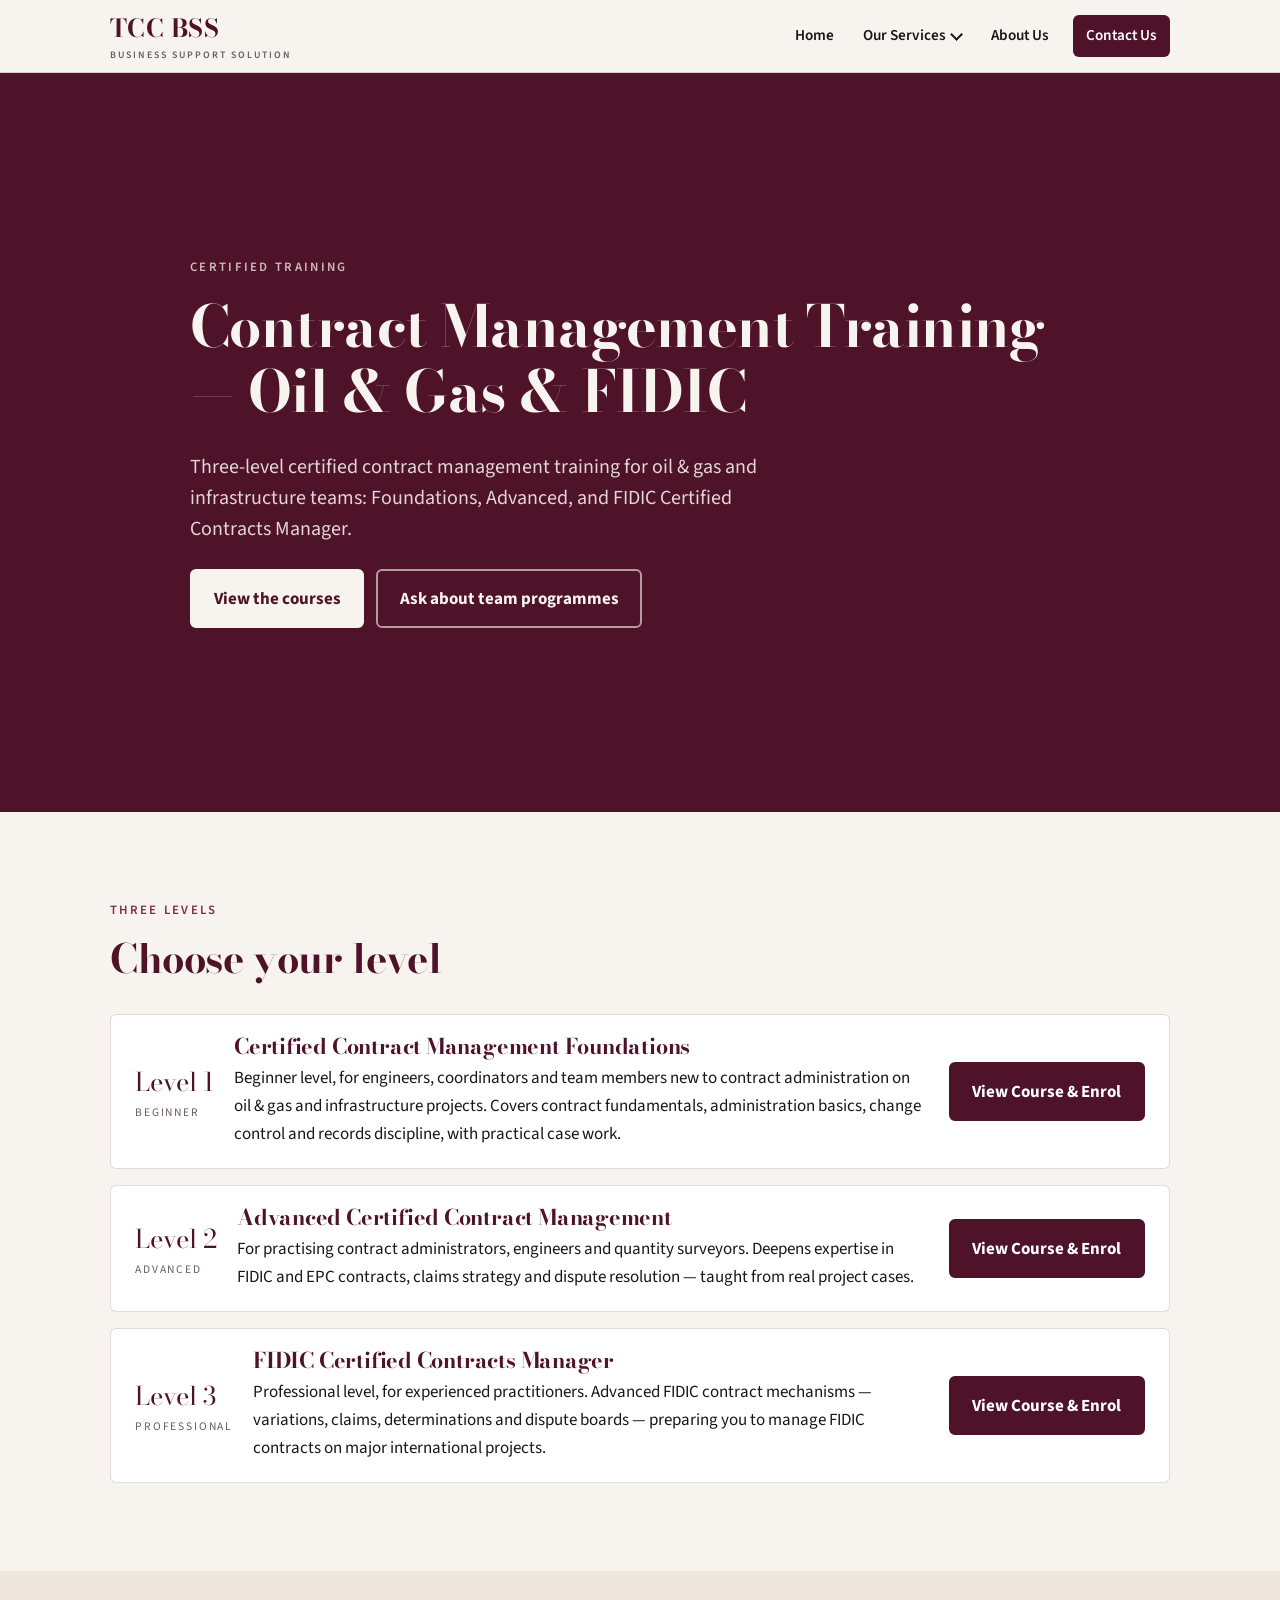
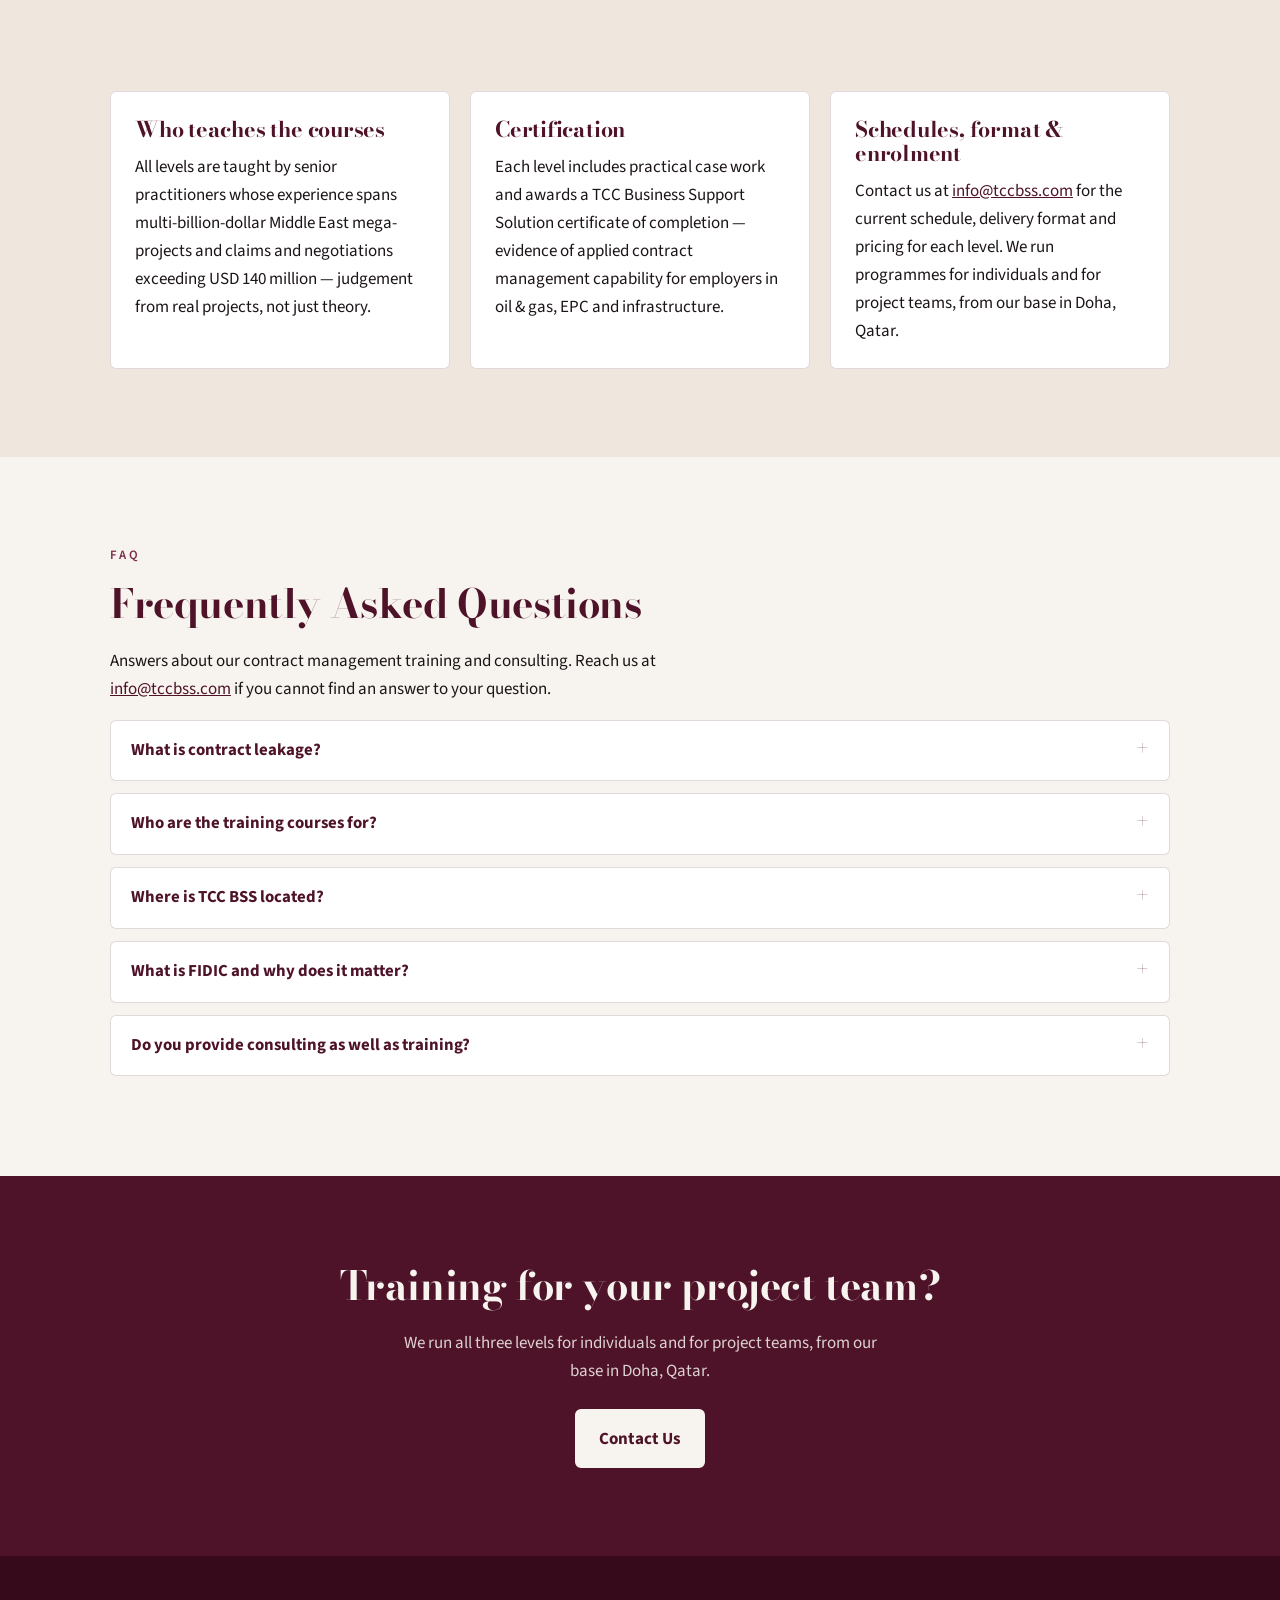
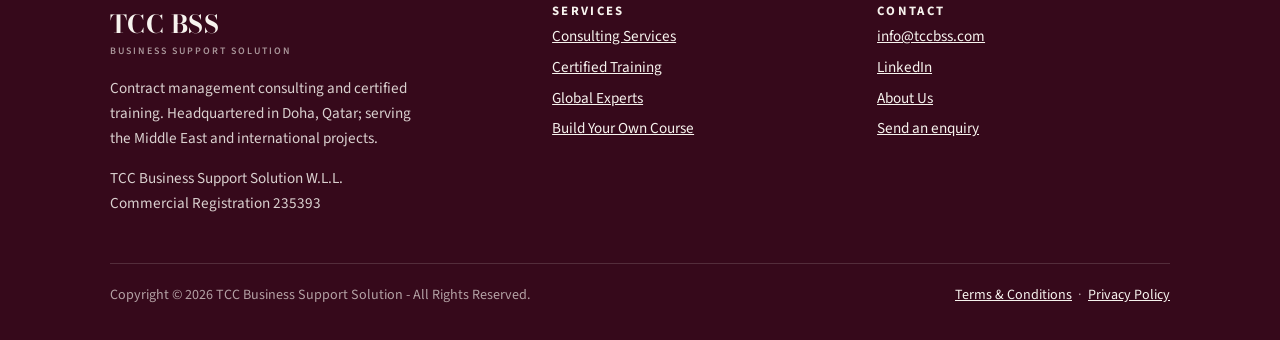
==== certified-training.html @ 92c19c92 "tccbss.com static site: initial build" ====
<!DOCTYPE html>
<html lang="en">
<head>
<meta charset="utf-8">
<meta name="viewport" content="width=device-width, initial-scale=1">
<title>Certified Contract Management Training — Oil &amp; Gas &amp; FIDIC | TCC BSS</title>
<meta name="description" content="Three-level certified contract management training for oil &amp; gas and infrastructure teams: Foundations, Advanced, and FIDIC Certified Contracts Manager.">
<link rel="canonical" href="https://tccbss.com/certified-training">
<meta property="og:type" content="website"><meta property="og:site_name" content="TCC Business Support Solution">
<meta property="og:title" content="Certified Contract Management Training — Oil &amp; Gas &amp; FIDIC | TCC BSS"><meta property="og:description" content="Three-level certified contract management training for oil &amp; gas and infrastructure teams: Foundations, Advanced, and FIDIC Certified Contracts Manager."><meta property="og:url" content="https://tccbss.com/certified-training">
<meta name="twitter:card" content="summary">
<link rel="icon" href="/assets/favicon.svg" type="image/svg+xml">
<link rel="preconnect" href="https://fonts.googleapis.com"><link rel="preconnect" href="https://fonts.gstatic.com" crossorigin>
<link href="https://fonts.googleapis.com/css2?family=Bodoni+Moda:wght@700&family=Source+Sans+3:ital,wght@0,400;0,600;0,700;1,400&display=swap" rel="stylesheet">
<link rel="stylesheet" href="/assets/style.css">
<script type="application/ld+json">{"@context": "https://schema.org", "@graph": [{"@type": "ProfessionalService", "@id": "https://tccbss.com/#organization", "name": "TCC Business Support Solution", "alternateName": "TCC BSS", "legalName": "TCC Business Support Solution W.L.L.", "url": "https://tccbss.com/", "email": "info@tccbss.com", "logo": "https://tccbss.com/assets/favicon.svg", "description": "Doha-based contract management consulting and certified training for oil & gas, EPC and infrastructure. We fix contract leakage: claims, change control, and governance.", "address": {"@type": "PostalAddress", "addressLocality": "Doha", "addressCountry": "QA"}, "areaServed": ["Qatar", "Middle East", "GCC", "North Africa", "South Asia", "International"], "identifier": {"@type": "PropertyValue", "propertyID": "Commercial Registration", "value": "235393"}, "sameAs": ["https://www.linkedin.com/company/the-consulting-company-tcc"], "knowsAbout": ["Contract management", "Claims management", "Change control", "FIDIC contracts", "Contract risk management", "EPC contracts"]}, {"@type": "ItemList", "name": "Certified contract management training levels", "itemListElement": [{"@type": "ListItem", "position": 1, "item": {"@type": "Course", "name": "Level 1 — Certified Contract Management Foundations", "description": "Beginner level, for engineers, coordinators and team members new to contract administration on oil & gas and infrastructure projects. Covers contract fundamentals, administration basics, change control and records discipline, with practical case work.", "url": "https://nas.io/evgeniyas-business-1/courses/level-1-beginners-certified-contract-management-fo-1", "provider": {"@id": "https://tccbss.com/#organization"}, "educationalLevel": "Beginner"}}, {"@type": "ListItem", "position": 2, "item": {"@type": "Course", "name": "Level 2 — Advanced Certified Contract Management", "description": "For practising contract administrators, engineers and quantity surveyors. Deepens expertise in FIDIC and EPC contracts, claims strategy and dispute resolution — taught from real project cases.", "url": "https://nas.io/evgeniyas-business-1/courses/level-2-advanced-certified-contract-management-oil", "provider": {"@id": "https://tccbss.com/#organization"}, "educationalLevel": "Advanced"}}, {"@type": "ListItem", "position": 3, "item": {"@type": "Course", "name": "Level 3 — FIDIC Certified Contracts Manager", "description": "Professional level, for experienced practitioners. Advanced FIDIC contract mechanisms — variations, claims, determinations and dispute boards — preparing you to manage FIDIC contracts on major international projects.", "url": "https://nas.io/evgeniyas-business-1/courses/fccm-exam-preparation-course", "provider": {"@id": "https://tccbss.com/#organization"}, "educationalLevel": "Professional"}}]}, {"@type": "FAQPage", "mainEntity": [{"@type": "Question", "name": "What is contract leakage?", "acceptedAnswer": {"@type": "Answer", "text": "Contract leakage is the value an organisation loses between what a contract entitles it to and what it actually realises — through unpriced changes, unclaimed entitlements, missed notices and weak governance. TCC BSS reduces leakage through disciplined change control, claims management and contract governance."}}, {"@type": "Question", "name": "Who are the training courses for?", "acceptedAnswer": {"@type": "Answer", "text": "Project and contract professionals in oil & gas, EPC and infrastructure. Level 1 suits engineers and administrators new to contract work; Level 2 suits practising contract administrators and quantity surveyors; Level 3 suits experienced professionals targeting FIDIC contracts manager certification."}}, {"@type": "Question", "name": "Where is TCC BSS located?", "acceptedAnswer": {"@type": "Answer", "text": "TCC Business Support Solution is headquartered in Doha, Qatar, and supports clients across the Middle East and internationally. Contact Info@tccbss.com for the current training schedule and delivery format."}}, {"@type": "Question", "name": "What is FIDIC and why does it matter?", "acceptedAnswer": {"@type": "Answer", "text": "FIDIC publishes the standard forms of contract most widely used on international construction and infrastructure projects. Employers and contractors on major projects expect contracts managers to know FIDIC mechanisms for variations, claims and dispute resolution — the focus of our Level 2 and Level 3 programmes."}}, {"@type": "Question", "name": "Do you provide consulting as well as training?", "acceptedAnswer": {"@type": "Answer", "text": "Yes — both. TCC BSS provides contract administration and change control setup, independent claim evaluations and negotiation support, contract risk management, and contract management system implementation, alongside its certified training programmes."}}]}]}</script>
</head>
<body>
<a class="skip" href="#main">Skip to content</a>
<header class="site-header"><div class="wrap">
  <a class="brand" href="/">TCC BSS<small>Business Support Solution</small></a>
  <button class="menu-btn" aria-expanded="false" aria-controls="nav">Menu <span class="chev"></span></button>
  <ul class="nav" id="nav">
    <li><a href="/">Home</a></li>
    <li class="has-sub"><button aria-expanded="false" aria-haspopup="true">Our Services <span class="chev"></span></button>
      <ul class="sub">
        <li><a href="/consulting-services">Consulting Services</a></li>
        <li><a href="/certified-training">Certified Training</a></li>
        <li><a href="/global-experts">Global Experts</a></li>
        <li><a href="/build-your-own-course">Build Your Own Course</a></li>
      </ul></li>
    <li><a href="/about-us">About Us</a></li>
    <li><a class="cta" href="/#contact">Contact Us</a></li>
  </ul>
</div></header>
<main id="main">
<section class="hero compact"><div class="wrap"><div>
  <p class="kicker">Certified Training</p><h1>Contract Management Training — Oil &amp; Gas &amp; FIDIC</h1><p class="lead">Three-level certified contract management training for oil &amp; gas and infrastructure teams: Foundations, Advanced, and FIDIC Certified Contracts Manager.</p>
  <div class="actions"><a class="btn" href="#levels">View the courses</a><a class="btn ghost" href="/#contact">Ask about team programmes</a></div></div></div></section>
<section id="levels"><div class="wrap"><p class="kicker">Three levels</p><h2>Choose your level</h2><div class="levels"><div class="level"><div class="tag">Level 1<small>Beginner</small></div><div><h3 style="margin-bottom:.3rem">Certified Contract Management Foundations</h3><p>Beginner level, for engineers, coordinators and team members new to contract administration on oil &amp; gas and infrastructure projects. Covers contract fundamentals, administration basics, change control and records discipline, with practical case work.</p></div><a class="btn" href="https://nas.io/evgeniyas-business-1/courses/level-1-beginners-certified-contract-management-fo-1" rel="noopener" target="_blank">View Course &amp; Enrol</a></div><div class="level"><div class="tag">Level 2<small>Advanced</small></div><div><h3 style="margin-bottom:.3rem">Advanced Certified Contract Management</h3><p>For practising contract administrators, engineers and quantity surveyors. Deepens expertise in FIDIC and EPC contracts, claims strategy and dispute resolution — taught from real project cases.</p></div><a class="btn" href="https://nas.io/evgeniyas-business-1/courses/level-2-advanced-certified-contract-management-oil" rel="noopener" target="_blank">View Course &amp; Enrol</a></div><div class="level"><div class="tag">Level 3<small>Professional</small></div><div><h3 style="margin-bottom:.3rem">FIDIC Certified Contracts Manager</h3><p>Professional level, for experienced practitioners. Advanced FIDIC contract mechanisms — variations, claims, determinations and dispute boards — preparing you to manage FIDIC contracts on major international projects.</p></div><a class="btn" href="https://nas.io/evgeniyas-business-1/courses/fccm-exam-preparation-course" rel="noopener" target="_blank">View Course &amp; Enrol</a></div></div></div></section>
<section class="alt"><div class="wrap"><div class="grid"><article class="card"><h3>Who teaches the courses</h3><p>All levels are taught by senior practitioners whose experience spans multi-billion-dollar Middle East mega-projects and claims and negotiations exceeding USD 140 million — judgement from real projects, not just theory.</p></article><article class="card"><h3>Certification</h3><p>Each level includes practical case work and awards a TCC Business Support Solution certificate of completion — evidence of applied contract management capability for employers in oil &amp; gas, EPC and infrastructure.</p></article><article class="card"><h3>Schedules, format &amp; enrolment</h3><p>Contact us at <a href="mailto:info@tccbss.com">info@tccbss.com</a> for the current schedule, delivery format and pricing for each level. We run programmes for individuals and for project teams, from our base in Doha, Qatar.</p></article></div></div></section>
<section><div class="wrap"><p class="kicker">FAQ</p><h2>Frequently Asked Questions</h2><p class="intro">Answers about our contract management training and consulting. Reach us at <a href="mailto:info@tccbss.com">info@tccbss.com</a> if you cannot find an answer to your question.</p><div class="faq"><details><summary>What is contract leakage?</summary><p>Contract leakage is the value an organisation loses between what a contract entitles it to and what it actually realises — through unpriced changes, unclaimed entitlements, missed notices and weak governance. TCC BSS reduces leakage through disciplined change control, claims management and contract governance.</p></details><details><summary>Who are the training courses for?</summary><p>Project and contract professionals in oil &amp; gas, EPC and infrastructure. Level 1 suits engineers and administrators new to contract work; Level 2 suits practising contract administrators and quantity surveyors; Level 3 suits experienced professionals targeting FIDIC contracts manager certification.</p></details><details><summary>Where is TCC BSS located?</summary><p>TCC Business Support Solution is headquartered in Doha, Qatar, and supports clients across the Middle East and internationally. Contact Info@tccbss.com for the current training schedule and delivery format.</p></details><details><summary>What is FIDIC and why does it matter?</summary><p>FIDIC publishes the standard forms of contract most widely used on international construction and infrastructure projects. Employers and contractors on major projects expect contracts managers to know FIDIC mechanisms for variations, claims and dispute resolution — the focus of our Level 2 and Level 3 programmes.</p></details><details><summary>Do you provide consulting as well as training?</summary><p>Yes — both. TCC BSS provides contract administration and change control setup, independent claim evaluations and negotiation support, contract risk management, and contract management system implementation, alongside its certified training programmes.</p></details></div></div></section>
<section class="cta-band"><div class="wrap"><h2>Training for your project team?</h2><p>We run all three levels for individuals and for project teams, from our base in Doha, Qatar.</p><a class="btn" href="/#contact">Contact Us</a></div></section>
</main>
<footer class="site-footer"><div class="wrap">
  <div class="cols">
    <div><a class="brand" href="/">TCC BSS<small>Business Support Solution</small></a>
      <p style="margin-top:1rem;max-width:40ch">Contract management consulting and certified training. Headquartered in Doha, Qatar; serving the Middle East and international projects.</p>
      <p>TCC Business Support Solution W.L.L.<br>Commercial Registration 235393</p></div>
    <div><h4>Services</h4><ul>
      <li><a href="/consulting-services">Consulting Services</a></li><li><a href="/certified-training">Certified Training</a></li>
      <li><a href="/global-experts">Global Experts</a></li><li><a href="/build-your-own-course">Build Your Own Course</a></li></ul></div>
    <div><h4>Contact</h4><ul>
      <li><a href="mailto:info@tccbss.com">info@tccbss.com</a></li><li><a href="https://www.linkedin.com/company/the-consulting-company-tcc" rel="noopener" target="_blank">LinkedIn</a></li>
      <li><a href="/about-us">About Us</a></li><li><a href="/#contact">Send an enquiry</a></li></ul></div>
  </div>
  <div class="legal"><span>Copyright © 2026 TCC Business Support Solution - All Rights Reserved.</span>
    <span><a href="/terms-%26-conditions">Terms &amp; Conditions</a> &nbsp;·&nbsp; <a href="/privacy-policy">Privacy Policy</a></span></div>
</div></footer>
<script src="/assets/site.js" defer></script>
</body>
</html>
---- assets/style.css ----
/* TCC BSS — brand: Qatar maroon, off-white, Didone serif */
:root{
  --maroon:#4E1329; --maroon-deep:#36091B; --maroon-soft:#7A2E4C;
  --off:#F7F3EE; --sand:#EFE7DD; --white:#FFFFFF;
  --ink:#1C1517; --muted:#6B5C61; --line:rgba(78,19,41,.16);
  --serif:"Didot","Bodoni Moda","Bodoni 72","Playfair Display",Georgia,serif;
  --sans:"Source Sans 3","Source Sans Pro","Helvetica Neue",Arial,sans-serif;
  --max:1140px; --radius:6px;
}
*{box-sizing:border-box} html{scroll-behavior:smooth;-webkit-text-size-adjust:100%}
body{margin:0;font-family:var(--sans);font-size:1.0625rem;line-height:1.65;color:var(--ink);background:var(--off)}
img,svg{max-width:100%;height:auto;display:block}
a{color:var(--maroon)} a:focus-visible,button:focus-visible,input:focus-visible,textarea:focus-visible,summary:focus-visible{outline:3px solid var(--maroon-soft);outline-offset:3px}
h1,h2,h3,h4{font-family:var(--serif);font-weight:700;line-height:1.12;margin:0 0 .5em;color:var(--maroon);letter-spacing:-.01em}
h1{font-size:clamp(2.1rem,4.6vw,3.6rem)} h2{font-size:clamp(1.7rem,3.2vw,2.5rem)} h3{font-size:1.35rem} h4{font-size:1.15rem;margin-bottom:.35em}
p{margin:0 0 1em} .lead{font-size:1.25rem;line-height:1.55}
.kicker{font-family:var(--sans);font-size:.8rem;letter-spacing:.18em;text-transform:uppercase;color:var(--maroon-soft);font-weight:600;margin:0 0 1rem}
.wrap{max-width:var(--max);margin:0 auto;padding:0 clamp(1rem,4vw,2.5rem)}
.skip{position:absolute;left:-999px;top:0;background:var(--maroon);color:#fff;padding:.6rem 1rem;z-index:100}.skip:focus{left:1rem;top:1rem}

/* header */
.site-header{position:sticky;top:0;z-index:50;background:rgba(247,243,238,.94);backdrop-filter:blur(10px);border-bottom:1px solid var(--line)}
.site-header .wrap{display:flex;align-items:center;justify-content:space-between;min-height:72px;gap:1rem}
.brand{font-family:var(--serif);font-size:1.55rem;font-weight:700;color:var(--maroon);text-decoration:none;letter-spacing:.02em;white-space:nowrap}
.brand small{display:block;font-family:var(--sans);font-size:.62rem;letter-spacing:.2em;text-transform:uppercase;color:var(--muted);font-weight:600;margin-top:-2px}
.nav{display:flex;align-items:center;gap:.25rem;list-style:none;margin:0;padding:0}
.nav a,.nav button{font:inherit;font-size:.95rem;font-weight:600;color:var(--ink);text-decoration:none;padding:.55rem .8rem;border-radius:var(--radius);background:none;border:0;cursor:pointer;display:inline-flex;align-items:center;gap:.35rem}
.nav a:hover,.nav button:hover,.nav a[aria-current=page]{color:var(--maroon);background:rgba(78,19,41,.06)}
.nav .cta{background:var(--maroon);color:#fff;margin-left:.5rem}.nav .cta:hover{background:var(--maroon-deep);color:#fff}
.has-sub{position:relative}
.sub{position:absolute;top:100%;left:0;min-width:250px;background:var(--white);border:1px solid var(--line);border-radius:var(--radius);box-shadow:0 14px 34px rgba(28,21,23,.12);padding:.4rem;list-style:none;margin:.3rem 0 0;display:none}
.has-sub.open .sub,.has-sub:focus-within .sub{display:block}
.sub a{display:block;padding:.6rem .8rem}
.chev{width:.6em;height:.6em;border-right:2px solid currentColor;border-bottom:2px solid currentColor;transform:rotate(45deg);margin-top:-.25em}
.menu-btn{display:none;font:inherit;background:none;border:1px solid var(--line);border-radius:var(--radius);padding:.5rem .7rem;color:var(--maroon);cursor:pointer}
@media (max-width:880px){
  .menu-btn{display:inline-flex;align-items:center;gap:.5rem}
  .nav{display:none;position:absolute;left:0;right:0;top:100%;flex-direction:column;align-items:stretch;background:var(--off);border-bottom:1px solid var(--line);padding:.75rem clamp(1rem,4vw,2.5rem) 1.25rem}
  .nav.open{display:flex}
  .nav a,.nav button{width:100%;justify-content:space-between;padding:.75rem .5rem}
  .sub{position:static;box-shadow:none;border:0;background:transparent;padding:0 0 0 1rem;margin:0}
  .nav .cta{margin:.5rem 0 0;justify-content:center}
}

/* hero */
.hero{background:var(--maroon);color:var(--off);position:relative;overflow:hidden}
.hero .wrap{display:grid;grid-template-columns:1.1fr .9fr;gap:3rem;align-items:center;padding-top:clamp(3rem,8vw,6rem);padding-bottom:clamp(3rem,8vw,6rem)}
.hero h1,.hero .kicker{color:var(--off)} .hero .kicker{color:rgba(247,243,238,.75)}
.hero .lead{color:rgba(247,243,238,.88);max-width:34ch}
.hero.compact .wrap{grid-template-columns:1fr;max-width:calc(var(--max) - 160px)}
.hero.compact .lead{max-width:62ch}
.btn{display:inline-flex;align-items:center;gap:.5rem;font:inherit;font-weight:700;padding:.85rem 1.35rem;border-radius:var(--radius);text-decoration:none;border:2px solid var(--maroon);background:var(--maroon);color:#fff;cursor:pointer;transition:transform .15s,background .15s}
.btn:hover{background:var(--maroon-deep);border-color:var(--maroon-deep);transform:translateY(-1px)}
.btn.ghost{background:transparent;color:var(--maroon)} .btn.ghost:hover{background:rgba(78,19,41,.07)}
.hero .btn{background:var(--off);color:var(--maroon);border-color:var(--off)} .hero .btn:hover{background:#fff}
.hero .btn.ghost{background:transparent;color:var(--off);border-color:rgba(247,243,238,.6)} .hero .btn.ghost:hover{background:rgba(247,243,238,.1)}
.actions{display:flex;flex-wrap:wrap;gap:.75rem;margin-top:1.5rem}
.motif{width:100%;max-width:460px;margin:0 auto}
@media (max-width:880px){.hero .wrap{grid-template-columns:1fr}.motif{max-width:300px}}

/* bands & sections */
section{padding:clamp(3rem,7vw,5.5rem) 0}
.band{background:var(--maroon-deep);color:var(--off);padding:1.1rem 0}
.band ul{list-style:none;margin:0;padding:0;display:flex;flex-wrap:wrap;gap:.5rem 2.5rem;justify-content:center;font-weight:600;letter-spacing:.02em}
.band li::before{content:"";display:inline-block;width:.45em;height:.45em;background:var(--off);opacity:.7;margin-right:.7em;transform:rotate(45deg)}
.alt{background:var(--sand)}
.intro{max-width:70ch}
.grid{display:grid;gap:1.25rem;grid-template-columns:repeat(auto-fit,minmax(280px,1fr));margin-top:2rem}
.card{background:var(--white);border:1px solid var(--line);border-radius:var(--radius);padding:1.6rem 1.5rem 1.4rem;position:relative;transition:transform .15s,box-shadow .15s}
.card::before{content:"";position:absolute;left:0;right:0;top:0;height:4px;background:var(--maroon);border-radius:var(--radius) var(--radius) 0 0;opacity:0;transition:opacity .15s}
.card:hover{transform:translateY(-3px);box-shadow:0 16px 36px rgba(28,21,23,.09)} .card:hover::before{opacity:1}
.card h3,.card h4{color:var(--maroon)} .card p:last-child{margin:0}
.num{font-family:var(--serif);font-size:2.2rem;color:var(--maroon-soft);line-height:1;margin-bottom:.4rem}
.levels{display:grid;gap:1rem;margin-top:2rem}
.level{display:grid;grid-template-columns:auto 1fr auto;gap:1.25rem;align-items:center;background:var(--white);border:1px solid var(--line);border-radius:var(--radius);padding:1.25rem 1.5rem}
.level .tag{font-family:var(--serif);font-size:1.6rem;color:var(--maroon);white-space:nowrap}
.level .tag small{display:block;font-family:var(--sans);font-size:.72rem;letter-spacing:.16em;text-transform:uppercase;color:var(--muted)}
.level p{margin:0}
@media (max-width:700px){.level{grid-template-columns:1fr}.level .btn{width:100%;justify-content:center}}
.steps{counter-reset:s;display:grid;gap:1.25rem;grid-template-columns:repeat(auto-fit,minmax(240px,1fr));margin-top:2rem}
.steps .card{padding-top:1.4rem}
.faq details{background:var(--white);border:1px solid var(--line);border-radius:var(--radius);margin:0 0 .75rem;padding:0 1.25rem}
.faq summary{cursor:pointer;font-weight:700;padding:1rem 0;font-size:1.05rem;color:var(--maroon);list-style:none;display:flex;justify-content:space-between;gap:1rem}
.faq summary::-webkit-details-marker{display:none}
.faq summary::after{content:"+";font-family:var(--serif);font-size:1.5rem;line-height:1} .faq details[open] summary::after{content:"–"}
.faq details p{margin:0 0 1rem}
.cta-band{background:var(--maroon);color:var(--off);text-align:center}
.cta-band h2{color:var(--off)} .cta-band p{max-width:60ch;margin:0 auto 1.5rem;color:rgba(247,243,238,.85)}
.cta-band .btn{background:var(--off);color:var(--maroon);border-color:var(--off)}

/* contact */
.contact{display:grid;grid-template-columns:1.1fr .9fr;gap:3rem;align-items:start;margin-top:2rem}
@media (max-width:880px){.contact{grid-template-columns:1fr}}
form.f{display:grid;gap:1rem}
.f label{font-weight:600;display:block;margin-bottom:.3rem}
.f input,.f textarea{width:100%;font:inherit;padding:.8rem .9rem;border:1px solid var(--line);border-radius:var(--radius);background:var(--white);color:var(--ink)}
.f textarea{min-height:150px;resize:vertical}
.f .row{display:grid;gap:1rem;grid-template-columns:1fr 1fr}@media (max-width:600px){.f .row{grid-template-columns:1fr}}
.f .hp{position:absolute;left:-9999px}
.note{font-size:.92rem;color:var(--muted)}
.status{font-weight:600;margin:0}
.info h3{margin-top:0}
.info a{font-weight:600}
.info dl{margin:1.25rem 0 0} .info dt{font-size:.78rem;letter-spacing:.16em;text-transform:uppercase;color:var(--muted);font-weight:600} .info dd{margin:0 0 .9rem}

/* article (legal) */
.article{max-width:74ch} .article h2{font-size:1.35rem;margin-top:2rem}

/* footer */
.site-footer{background:var(--maroon-deep);color:rgba(247,243,238,.85);padding:3rem 0 2rem;font-size:.95rem}
.site-footer a{color:var(--off)}
.site-footer .cols{display:grid;gap:2rem;grid-template-columns:1.4fr 1fr 1fr}
@media (max-width:700px){.site-footer .cols{grid-template-columns:1fr}}
.site-footer .brand{color:var(--off)} .site-footer .brand small{color:rgba(247,243,238,.6)}
.site-footer ul{list-style:none;margin:0;padding:0} .site-footer li{margin:.35rem 0}
.site-footer h4{color:var(--off);font-family:var(--sans);font-size:.8rem;letter-spacing:.18em;text-transform:uppercase}
.legal{border-top:1px solid rgba(247,243,238,.15);margin-top:2rem;padding-top:1.25rem;display:flex;flex-wrap:wrap;gap:.5rem 1.5rem;justify-content:space-between;font-size:.88rem;color:rgba(247,243,238,.65)}
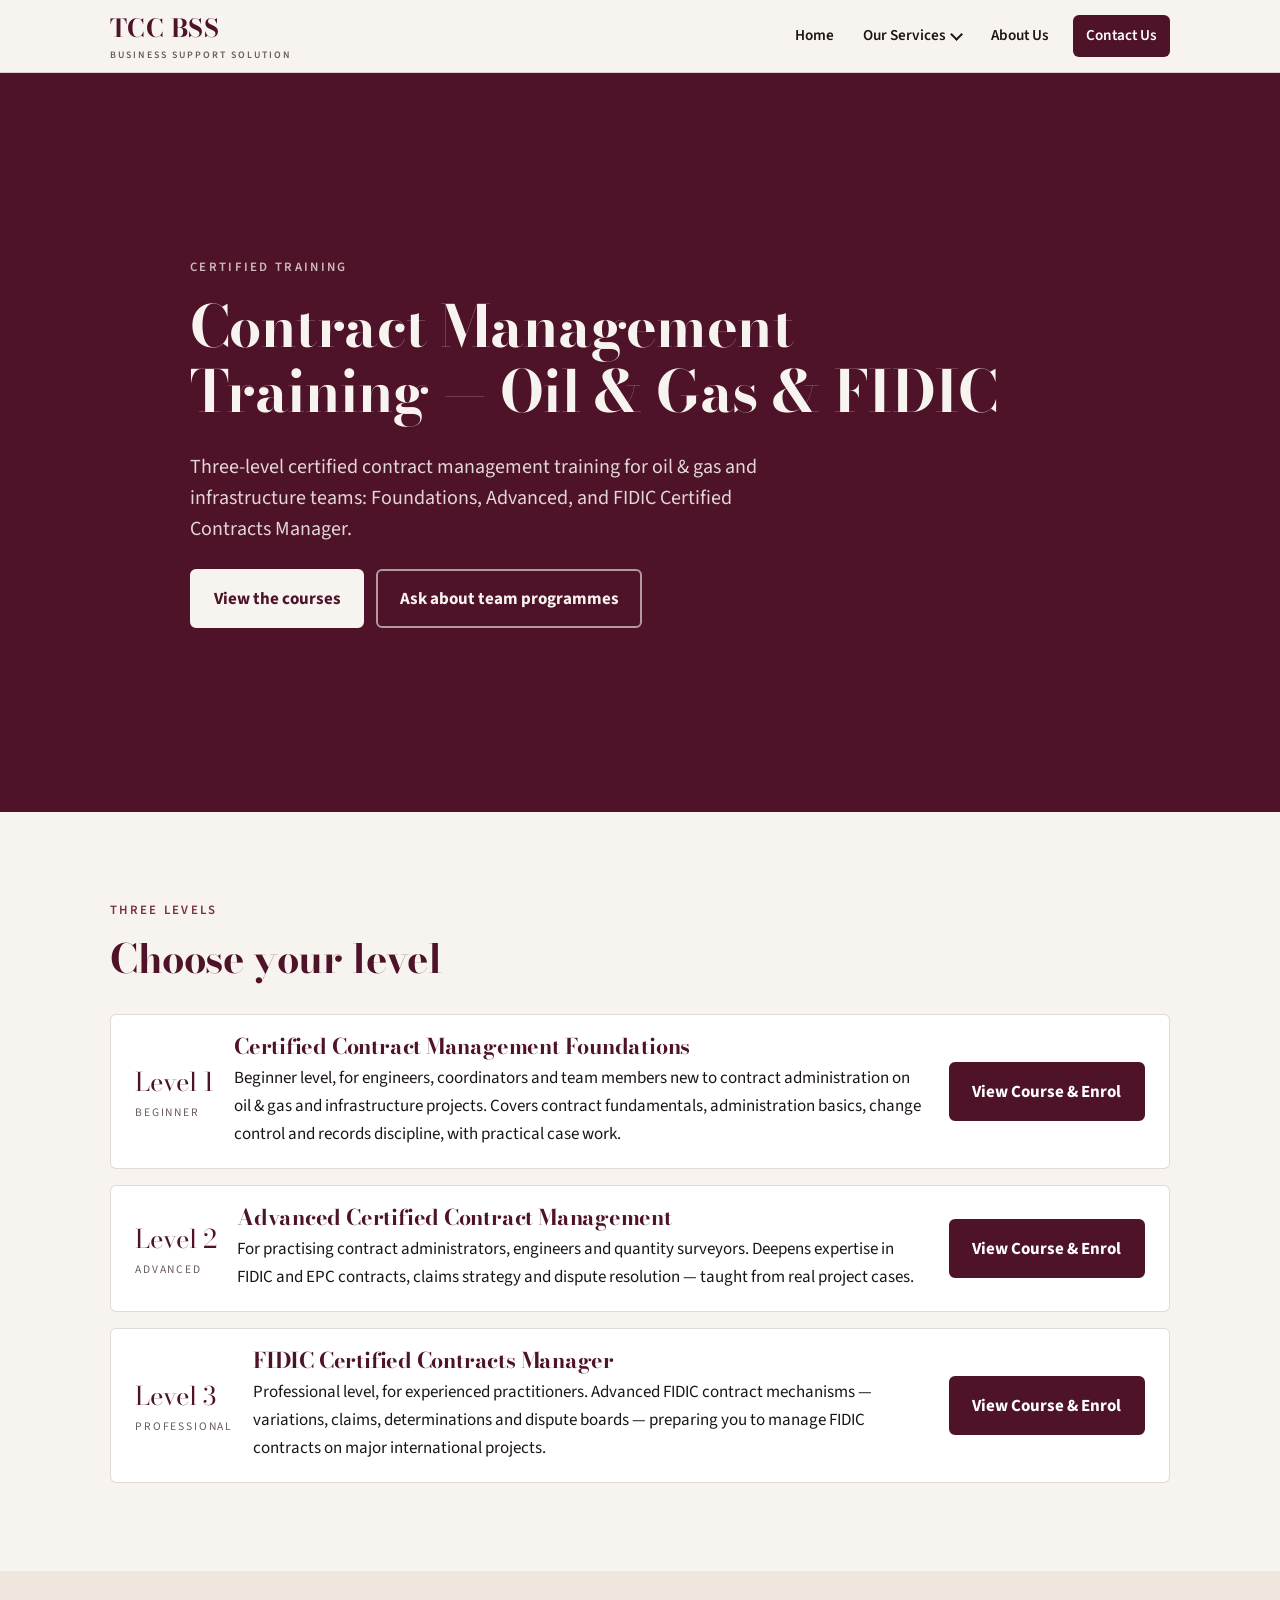
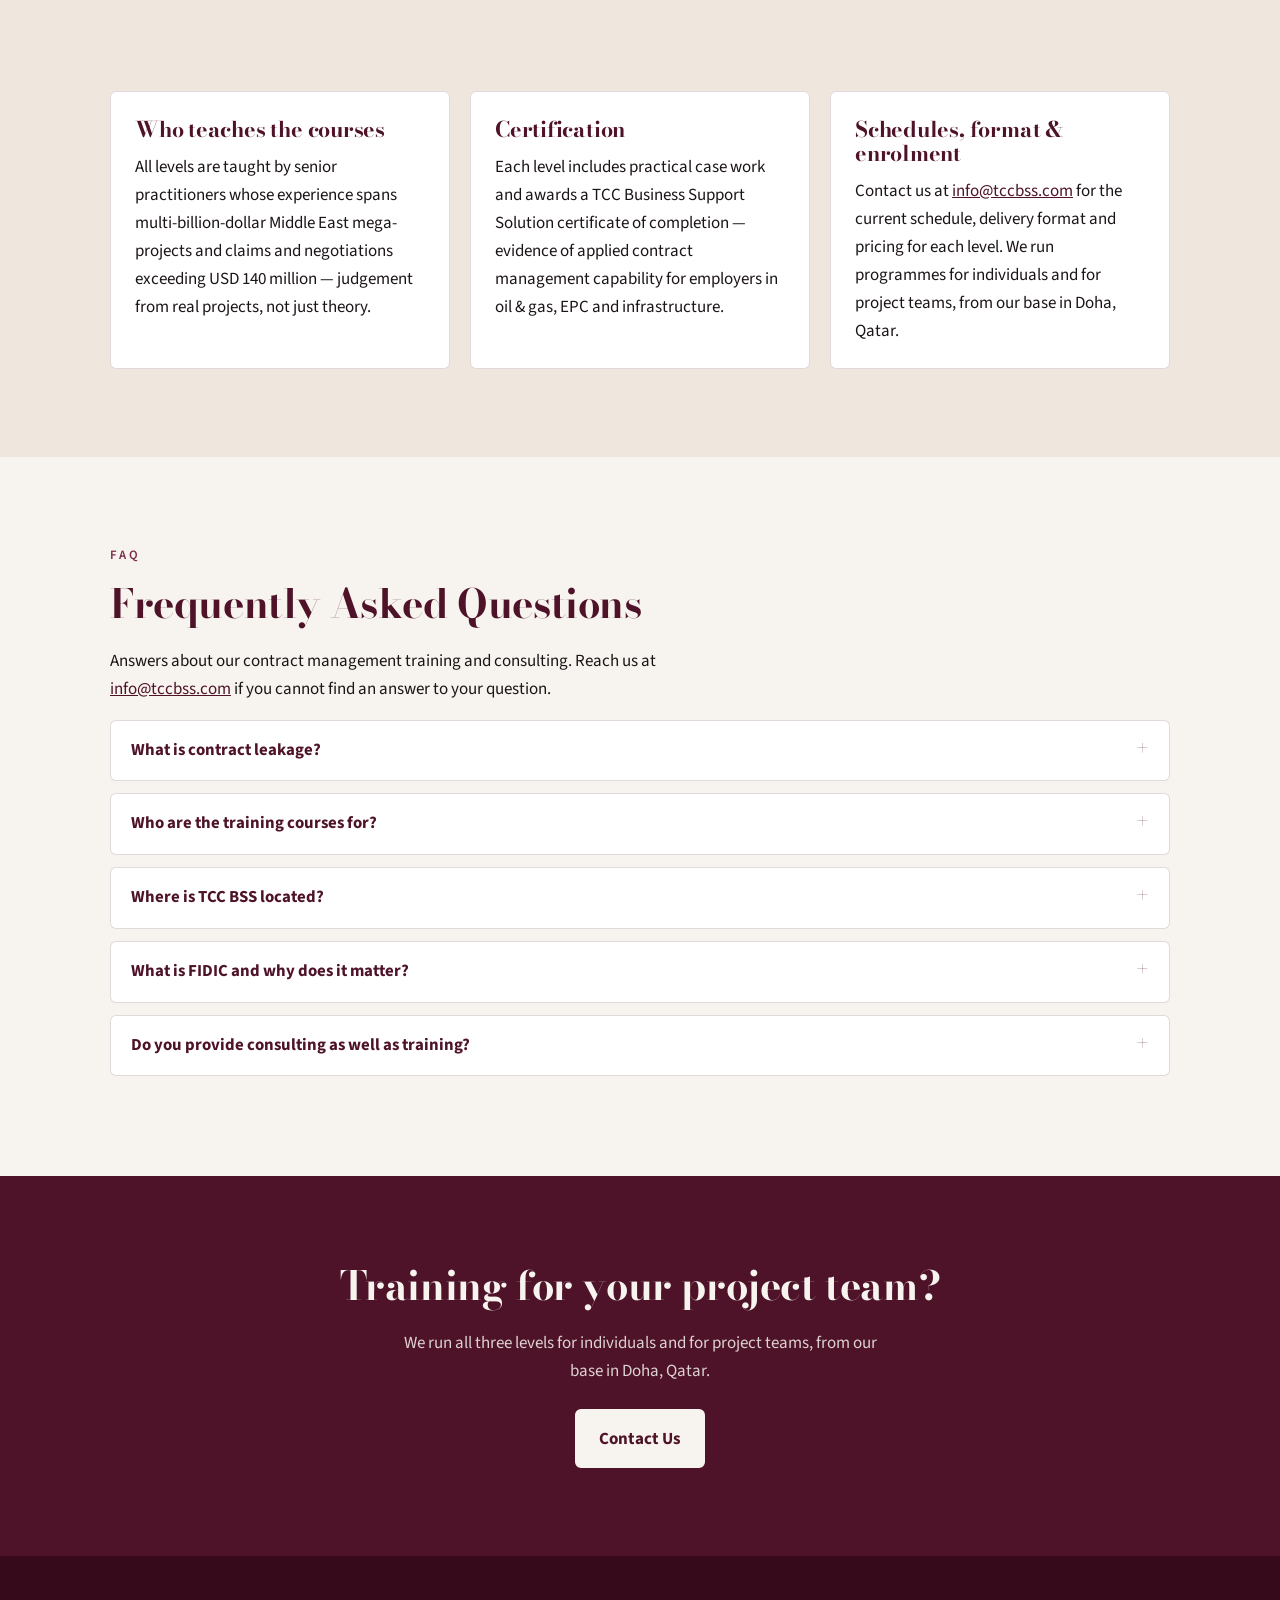
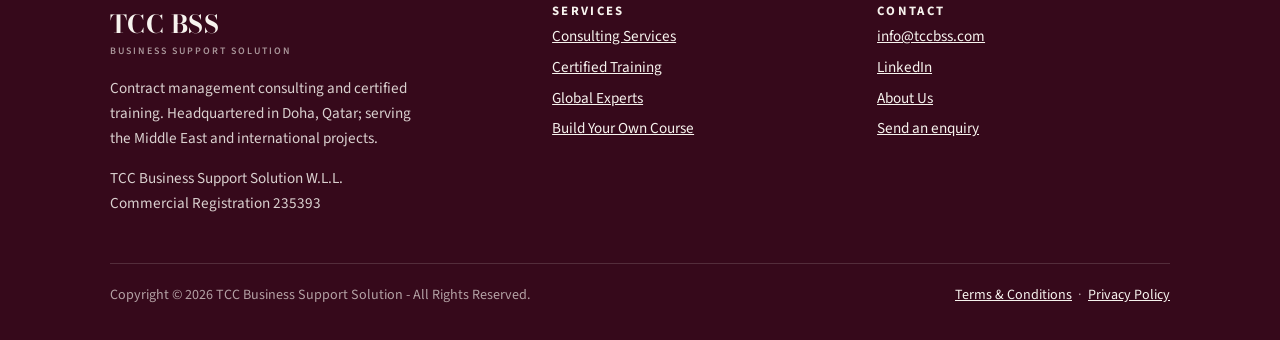
==== commit 7563d5ce: "Copy tweaks: form note, training heading wrap" ====
--- a/certified-training.html
+++ b/certified-training.html
@@ -35,7 +35,7 @@
 </div></header>
 <main id="main">
 <section class="hero compact"><div class="wrap"><div>
-  <p class="kicker">Certified Training</p><h1>Contract Management Training — Oil &amp; Gas &amp; FIDIC</h1><p class="lead">Three-level certified contract management training for oil &amp; gas and infrastructure teams: Foundations, Advanced, and FIDIC Certified Contracts Manager.</p>
+  <p class="kicker">Certified Training</p><h1>Contract Management Training&nbsp;— Oil&nbsp;&amp;&nbsp;Gas &amp; FIDIC</h1><p class="lead">Three-level certified contract management training for oil &amp; gas and infrastructure teams: Foundations, Advanced, and FIDIC Certified Contracts Manager.</p>
   <div class="actions"><a class="btn" href="#levels">View the courses</a><a class="btn ghost" href="/#contact">Ask about team programmes</a></div></div></div></section>
 <section id="levels"><div class="wrap"><p class="kicker">Three levels</p><h2>Choose your level</h2><div class="levels"><div class="level"><div class="tag">Level 1<small>Beginner</small></div><div><h3 style="margin-bottom:.3rem">Certified Contract Management Foundations</h3><p>Beginner level, for engineers, coordinators and team members new to contract administration on oil &amp; gas and infrastructure projects. Covers contract fundamentals, administration basics, change control and records discipline, with practical case work.</p></div><a class="btn" href="https://nas.io/evgeniyas-business-1/courses/level-1-beginners-certified-contract-management-fo-1" rel="noopener" target="_blank">View Course &amp; Enrol</a></div><div class="level"><div class="tag">Level 2<small>Advanced</small></div><div><h3 style="margin-bottom:.3rem">Advanced Certified Contract Management</h3><p>For practising contract administrators, engineers and quantity surveyors. Deepens expertise in FIDIC and EPC contracts, claims strategy and dispute resolution — taught from real project cases.</p></div><a class="btn" href="https://nas.io/evgeniyas-business-1/courses/level-2-advanced-certified-contract-management-oil" rel="noopener" target="_blank">View Course &amp; Enrol</a></div><div class="level"><div class="tag">Level 3<small>Professional</small></div><div><h3 style="margin-bottom:.3rem">FIDIC Certified Contracts Manager</h3><p>Professional level, for experienced practitioners. Advanced FIDIC contract mechanisms — variations, claims, determinations and dispute boards — preparing you to manage FIDIC contracts on major international projects.</p></div><a class="btn" href="https://nas.io/evgeniyas-business-1/courses/fccm-exam-preparation-course" rel="noopener" target="_blank">View Course &amp; Enrol</a></div></div></div></section>
 <section class="alt"><div class="wrap"><div class="grid"><article class="card"><h3>Who teaches the courses</h3><p>All levels are taught by senior practitioners whose experience spans multi-billion-dollar Middle East mega-projects and claims and negotiations exceeding USD 140 million — judgement from real projects, not just theory.</p></article><article class="card"><h3>Certification</h3><p>Each level includes practical case work and awards a TCC Business Support Solution certificate of completion — evidence of applied contract management capability for employers in oil &amp; gas, EPC and infrastructure.</p></article><article class="card"><h3>Schedules, format &amp; enrolment</h3><p>Contact us at <a href="mailto:info@tccbss.com">info@tccbss.com</a> for the current schedule, delivery format and pricing for each level. We run programmes for individuals and for project teams, from our base in Doha, Qatar.</p></article></div></div></section>
